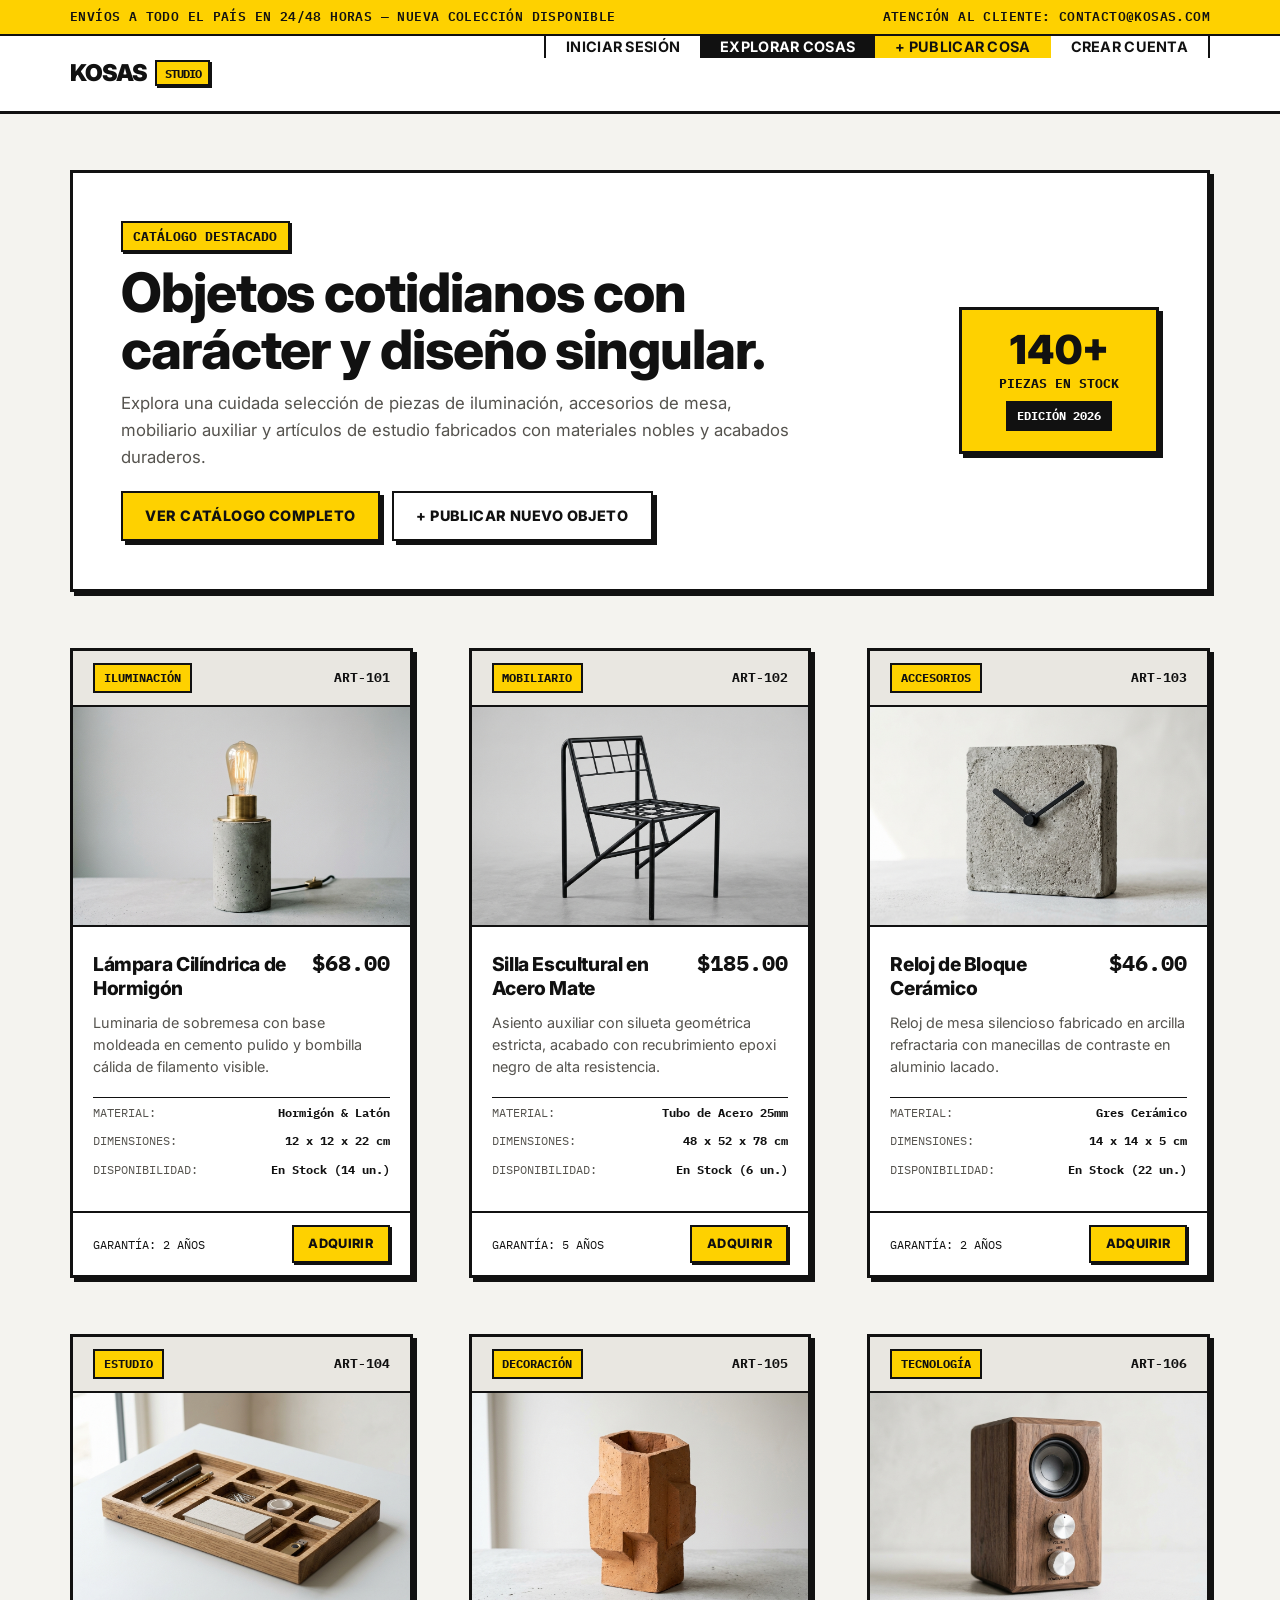
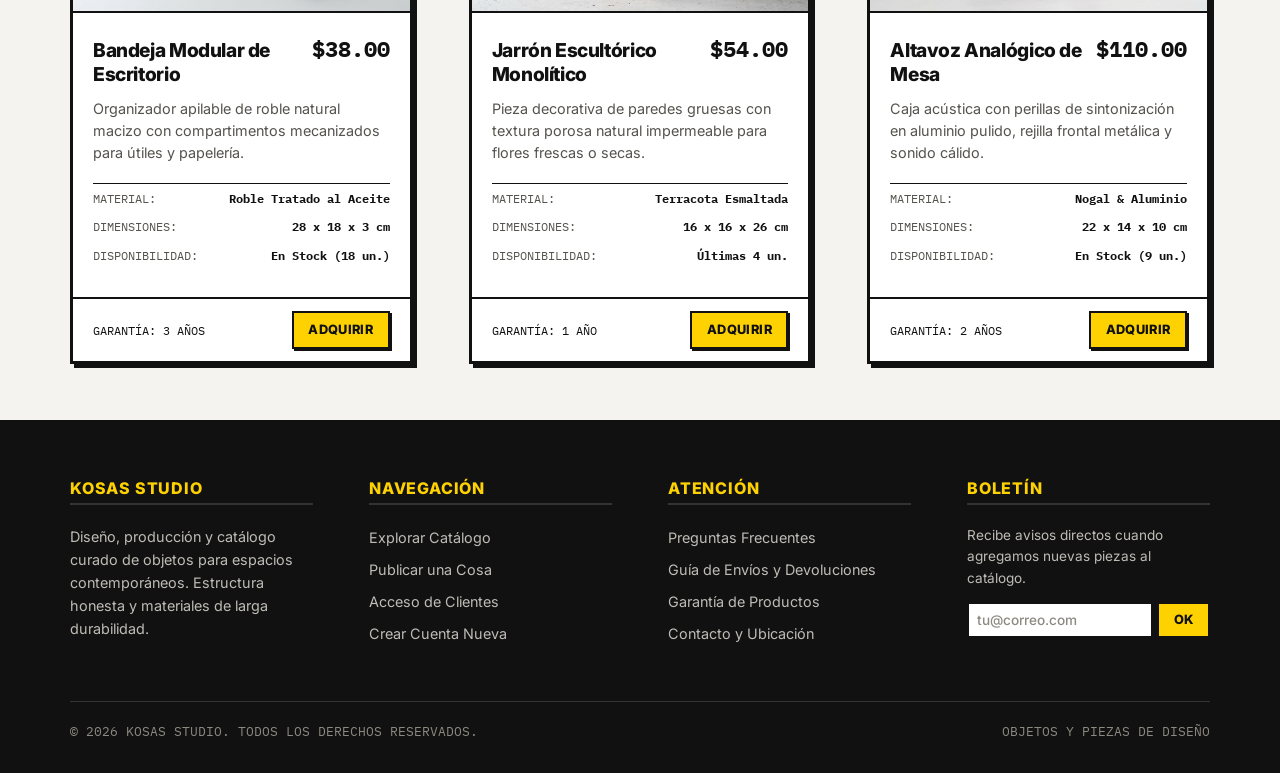
==== views/pages/cosas-view-catalogo.html @ bcfe3031 "migracion a modelo MVC: Modelo-vista-controlador" ====
<!DOCTYPE html>
<html lang="es">
<head>
  <meta charset="UTF-8">
  <meta name="viewport" content="width=device-width, initial-scale=1.0">
  <title>KOSAS — Catálogo de Objetos & Piezas de Diseño</title>
  <meta name="description" content="Colección curada de objetos cotidianos, iluminación, mobiliario y accesorios singulares para el hogar y el estudio.">
  <link rel="stylesheet" href="../css/style.css">
</head>
<body>

  <aside class="top-notice">
    <div class="container top-notice-inner">
      <span>ENVÍOS A TODO EL PAÍS EN 24/48 HORAS — NUEVA COLECCIÓN DISPONIBLE</span>
      <span>ATENCIÓN AL CLIENTE: CONTACTO@KOSAS.COM</span>
    </div>
  </aside>

  <header class="navbar">
    <div class="container navbar-inner">
      <a href="../index.html" class="nav-brand">
        <span>KOSAS</span>
        <span class="nav-brand-badge">STUDIO</span>
      </a>

      <nav aria-label="Navegación del sitio">
        <ul class="nav-links">
          <li><a href="../index.html" class="nav-link">Iniciar Sesión</a></li>
          <li><a href="catalogo.html" class="nav-link active">Explorar Cosas</a></li>
          <li><a href="agregar-cosa.html" class="nav-link highlight">+ Publicar Cosa</a></li>
          <li><a href="registro.html" class="nav-link">Crear Cuenta</a></li>
        </ul>
      </nav>
    </div>
  </header>

  <main class="main-content">
    <div class="container">

      <section class="hero-banner">
        <div class="hero-content">
          <span class="hero-pill">Catálogo Destacado</span>
          <h1 class="hero-title">Objetos cotidianos con carácter y diseño singular.</h1>
          <p class="hero-subtitle">
            Explora una cuidada selección de piezas de iluminación, accesorios de mesa, mobiliario auxiliar y artículos de estudio fabricados con materiales nobles y acabados duraderos.
          </p>
          <div class="hero-actions">
            <a href="#catalogo" class="btn btn-primary">Ver Catálogo Completo</a>
            <a href="agregar-cosa.html" class="btn">+ Publicar Nuevo Objeto</a>
          </div>
        </div>

        <div class="hero-highlight-box">
          <span class="big-num">140+</span>
          <span class="sub-label">Piezas en Stock</span>
          <span class="tag tag-dark" style="margin-top: 0.5rem;">EDICIÓN 2026</span>
        </div>
      </section>

      <section id="catalogo" class="items-grid" aria-label="Catálogo de productos">

        <article class="b-card">
          <div class="card-header">
            <span class="tag tag-yellow">ILUMINACIÓN</span>
            <span class="mono" style="font-size: 0.8rem; font-weight: 700;">ART-101</span>
          </div>
          <div class="item-img-container">
            <img src="../img/lampara-hormigon.jpg" alt="Lámpara Cilíndrica de Hormigón" class="item-img">
          </div>
          <div class="card-body">
            <div style="display: flex; justify-content: space-between; align-items: baseline; margin-bottom: 0.4rem;">
              <h2 class="item-title">Lámpara Cilíndrica de Hormigón</h2>
              <span class="item-price">$68.00</span>
            </div>
            <p class="item-desc">Luminaria de sobremesa con base moldeada en cemento pulido y bombilla cálida de filamento visible.</p>
            <table class="specs-table">
              <tr><td>MATERIAL:</td><td>Hormigón & Latón</td></tr>
              <tr><td>DIMENSIONES:</td><td>12 x 12 x 22 cm</td></tr>
              <tr><td>DISPONIBILIDAD:</td><td>En Stock (14 un.)</td></tr>
            </table>
          </div>
          <div class="card-footer">
            <span class="mono" style="font-size: 0.78rem;">GARANTÍA: 2 AÑOS</span>
            <a href="detalle-producto.html" class="btn btn-sm btn-primary">Adquirir</a>
          </div>
        </article>

        <article class="b-card">
          <div class="card-header">
            <span class="tag tag-yellow">MOBILIARIO</span>
            <span class="mono" style="font-size: 0.8rem; font-weight: 700;">ART-102</span>
          </div>
          <div class="item-img-container">
            <img src="../img/silla-acero.jpg" alt="Silla Escultural en Acero Mate" class="item-img">
          </div>
          <div class="card-body">
            <div style="display: flex; justify-content: space-between; align-items: baseline; margin-bottom: 0.4rem;">
              <h2 class="item-title">Silla Escultural en Acero Mate</h2>
              <span class="item-price">$185.00</span>
            </div>
            <p class="item-desc">Asiento auxiliar con silueta geométrica estricta, acabado con recubrimiento epoxi negro de alta resistencia.</p>
            <table class="specs-table">
              <tr><td>MATERIAL:</td><td>Tubo de Acero 25mm</td></tr>
              <tr><td>DIMENSIONES:</td><td>48 x 52 x 78 cm</td></tr>
              <tr><td>DISPONIBILIDAD:</td><td>En Stock (6 un.)</td></tr>
            </table>
          </div>
          <div class="card-footer">
            <span class="mono" style="font-size: 0.78rem;">GARANTÍA: 5 AÑOS</span>
            <a href="detalle-producto.html" class="btn btn-sm btn-primary">Adquirir</a>
          </div>
        </article>

        <article class="b-card">
          <div class="card-header">
            <span class="tag tag-yellow">ACCESORIOS</span>
            <span class="mono" style="font-size: 0.8rem; font-weight: 700;">ART-103</span>
          </div>
          <div class="item-img-container">
            <img src="../img/reloj-ceramica.jpg" alt="Reloj de Bloque Cerámico" class="item-img">
          </div>
          <div class="card-body">
            <div style="display: flex; justify-content: space-between; align-items: baseline; margin-bottom: 0.4rem;">
              <h2 class="item-title">Reloj de Bloque Cerámico</h2>
              <span class="item-price">$46.00</span>
            </div>
            <p class="item-desc">Reloj de mesa silencioso fabricado en arcilla refractaria con manecillas de contraste en aluminio lacado.</p>
            <table class="specs-table">
              <tr><td>MATERIAL:</td><td>Gres Cerámico</td></tr>
              <tr><td>DIMENSIONES:</td><td>14 x 14 x 5 cm</td></tr>
              <tr><td>DISPONIBILIDAD:</td><td>En Stock (22 un.)</td></tr>
            </table>
          </div>
          <div class="card-footer">
            <span class="mono" style="font-size: 0.78rem;">GARANTÍA: 2 AÑOS</span>
            <a href="detalle-producto.html" class="btn btn-sm btn-primary">Adquirir</a>
          </div>
        </article>

        <article class="b-card">
          <div class="card-header">
            <span class="tag tag-yellow">ESTUDIO</span>
            <span class="mono" style="font-size: 0.8rem; font-weight: 700;">ART-104</span>
          </div>
          <div class="item-img-container">
            <img src="../img/bandeja-madera.jpg" alt="Bandeja Modular de Escritorio" class="item-img">
          </div>
          <div class="card-body">
            <div style="display: flex; justify-content: space-between; align-items: baseline; margin-bottom: 0.4rem;">
              <h2 class="item-title">Bandeja Modular de Escritorio</h2>
              <span class="item-price">$38.00</span>
            </div>
            <p class="item-desc">Organizador apilable de roble natural macizo con compartimentos mecanizados para útiles y papelería.</p>
            <table class="specs-table">
              <tr><td>MATERIAL:</td><td>Roble Tratado al Aceite</td></tr>
              <tr><td>DIMENSIONES:</td><td>28 x 18 x 3 cm</td></tr>
              <tr><td>DISPONIBILIDAD:</td><td>En Stock (18 un.)</td></tr>
            </table>
          </div>
          <div class="card-footer">
            <span class="mono" style="font-size: 0.78rem;">GARANTÍA: 3 AÑOS</span>
            <a href="detalle-producto.html" class="btn btn-sm btn-primary">Adquirir</a>
          </div>
        </article>

        <article class="b-card">
          <div class="card-header">
            <span class="tag tag-yellow">DECORACIÓN</span>
            <span class="mono" style="font-size: 0.8rem; font-weight: 700;">ART-105</span>
          </div>
          <div class="item-img-container">
            <img src="../img/jarron-terracota.jpg" alt="Jarrón Escultórico Monolítico" class="item-img">
          </div>
          <div class="card-body">
            <div style="display: flex; justify-content: space-between; align-items: baseline; margin-bottom: 0.4rem;">
              <h2 class="item-title">Jarrón Escultórico Monolítico</h2>
              <span class="item-price">$54.00</span>
            </div>
            <p class="item-desc">Pieza decorativa de paredes gruesas con textura porosa natural impermeable para flores frescas o secas.</p>
            <table class="specs-table">
              <tr><td>MATERIAL:</td><td>Terracota Esmaltada</td></tr>
              <tr><td>DIMENSIONES:</td><td>16 x 16 x 26 cm</td></tr>
              <tr><td>DISPONIBILIDAD:</td><td>Últimas 4 un.</td></tr>
            </table>
          </div>
          <div class="card-footer">
            <span class="mono" style="font-size: 0.78rem;">GARANTÍA: 1 AÑO</span>
            <a href="detalle-producto.html" class="btn btn-sm btn-primary">Adquirir</a>
          </div>
        </article>

        <article class="b-card">
          <div class="card-header">
            <span class="tag tag-yellow">TECNOLOGÍA</span>
            <span class="mono" style="font-size: 0.8rem; font-weight: 700;">ART-106</span>
          </div>
          <div class="item-img-container">
            <img src="../img/altavoz-mesa.jpg" alt="Altavoz Analógico de Mesa" class="item-img">
          </div>
          <div class="card-body">
            <div style="display: flex; justify-content: space-between; align-items: baseline; margin-bottom: 0.4rem;">
              <h2 class="item-title">Altavoz Analógico de Mesa</h2>
              <span class="item-price">$110.00</span>
            </div>
            <p class="item-desc">Caja acústica con perillas de sintonización en aluminio pulido, rejilla frontal metálica y sonido cálido.</p>
            <table class="specs-table">
              <tr><td>MATERIAL:</td><td>Nogal & Aluminio</td></tr>
              <tr><td>DIMENSIONES:</td><td>22 x 14 x 10 cm</td></tr>
              <tr><td>DISPONIBILIDAD:</td><td>En Stock (9 un.)</td></tr>
            </table>
          </div>
          <div class="card-footer">
            <span class="mono" style="font-size: 0.78rem;">GARANTÍA: 2 AÑOS</span>
            <a href="detalle-producto.html" class="btn btn-sm btn-primary">Adquirir</a>
          </div>
        </article>

      </section>

    </div>
  </main>

  <footer class="footer">
    <div class="container">
      <div class="footer-columns">
        <div class="footer-col">
          <h4>KOSAS STUDIO</h4>
          <p style="color: #bfbcb6; font-size: 0.9rem; line-height: 1.6;">
            Diseño, producción y catálogo curado de objetos para espacios contemporáneos. Estructura honesta y materiales de larga durabilidad.
          </p>
        </div>

        <div class="footer-col">
          <h4>NAVEGACIÓN</h4>
          <ul class="footer-links">
            <li><a href="catalogo.html" class="footer-link">Explorar Catálogo</a></li>
            <li><a href="agregar-cosa.html" class="footer-link">Publicar una Cosa</a></li>
            <li><a href="../index.html" class="footer-link">Acceso de Clientes</a></li>
            <li><a href="registro.html" class="footer-link">Crear Cuenta Nueva</a></li>
          </ul>
        </div>

        <div class="footer-col">
          <h4>ATENCIÓN</h4>
          <ul class="footer-links">
            <li><a href="faq.html" class="footer-link">Preguntas Frecuentes</a></li>
            <li><a href="envios-devoluciones.html" class="footer-link">Guía de Envíos y Devoluciones</a></li>
            <li><a href="garantia.html" class="footer-link">Garantía de Productos</a></li>
            <li><a href="contacto.html" class="footer-link">Contacto y Ubicación</a></li>
          </ul>
        </div>

        <div class="footer-col">
          <h4>BOLETÍN</h4>
          <p style="color: #bfbcb6; font-size: 0.85rem; margin-bottom: 0.75rem;">
            Recibe avisos directos cuando agregamos nuevas piezas al catálogo.
          </p>
          <div style="display: flex; gap: 0.25rem;">
            <input type="email" placeholder="tu@correo.com" class="form-input" style="padding: 0.5rem; font-size: 0.85rem;">
            <button class="btn btn-primary btn-sm" type="button">OK</button>
          </div>
        </div>
      </div>

      <div class="footer-bottom">
        <span>© 2026 KOSAS STUDIO. TODOS LOS DERECHOS RESERVADOS.</span>
        <span>OBJETOS Y PIEZAS DE DISEÑO</span>
      </div>
    </div>
  </footer>

</body>
</html>
---- views/css/style.css ----
@import url('./base.css');
@import url('./components.css');
@import url('./pages.css');
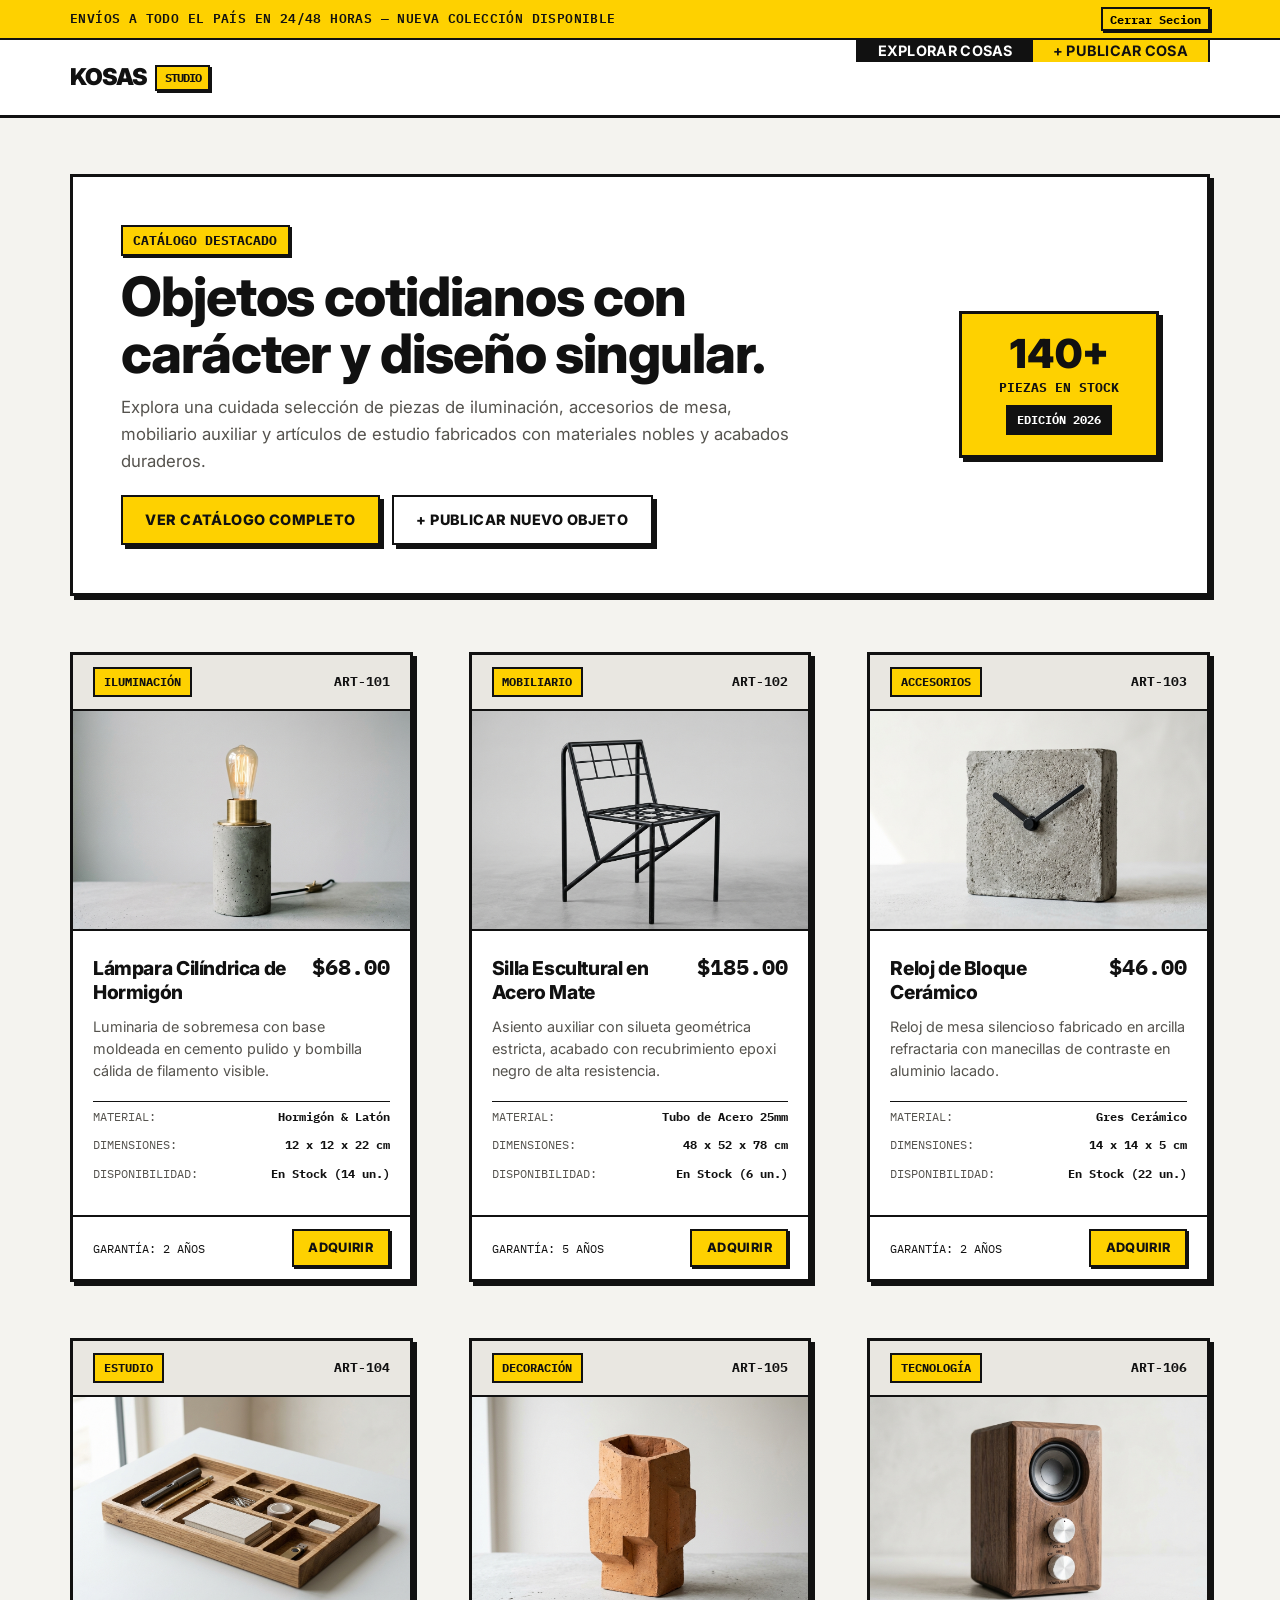
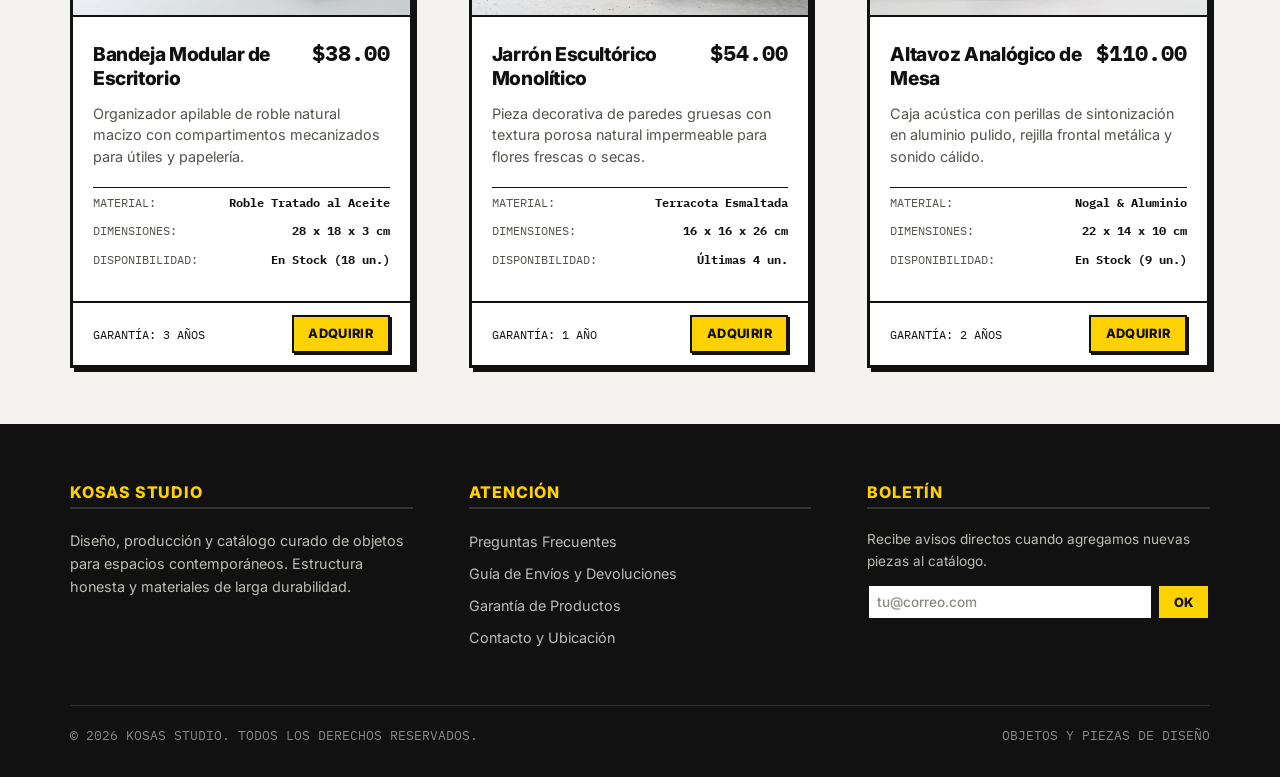
==== commit c877198c: "Inicio de seccion" ====
--- a/views/pages/cosas-view-catalogo.html
+++ b/views/pages/cosas-view-catalogo.html
@@ -12,7 +12,8 @@
   <aside class="top-notice">
     <div class="container top-notice-inner">
       <span>ENVÍOS A TODO EL PAÍS EN 24/48 HORAS — NUEVA COLECCIÓN DISPONIBLE</span>
-      <span>ATENCIÓN AL CLIENTE: CONTACTO@KOSAS.COM</span>
+      <span id="info-usuario"></span>
+      <button id="btn-salir" class="nav-brand-badge">Cerrar Secion</button>
     </div>
   </aside>
 
@@ -25,10 +26,8 @@
 
       <nav aria-label="Navegación del sitio">
         <ul class="nav-links">
-          <li><a href="../index.html" class="nav-link">Iniciar Sesión</a></li>
           <li><a href="catalogo.html" class="nav-link active">Explorar Cosas</a></li>
           <li><a href="agregar-cosa.html" class="nav-link highlight">+ Publicar Cosa</a></li>
-          <li><a href="registro.html" class="nav-link">Crear Cuenta</a></li>
         </ul>
       </nav>
     </div>
@@ -230,15 +229,6 @@
           </p>
         </div>
 
-        <div class="footer-col">
-          <h4>NAVEGACIÓN</h4>
-          <ul class="footer-links">
-            <li><a href="catalogo.html" class="footer-link">Explorar Catálogo</a></li>
-            <li><a href="agregar-cosa.html" class="footer-link">Publicar una Cosa</a></li>
-            <li><a href="../index.html" class="footer-link">Acceso de Clientes</a></li>
-            <li><a href="registro.html" class="footer-link">Crear Cuenta Nueva</a></li>
-          </ul>
-        </div>
 
         <div class="footer-col">
           <h4>ATENCIÓN</h4>
@@ -269,5 +259,7 @@
     </div>
   </footer>
 
+  <script type="module" src="../../controllers/cosasController.js"></script>
+
 </body>
 </html>
